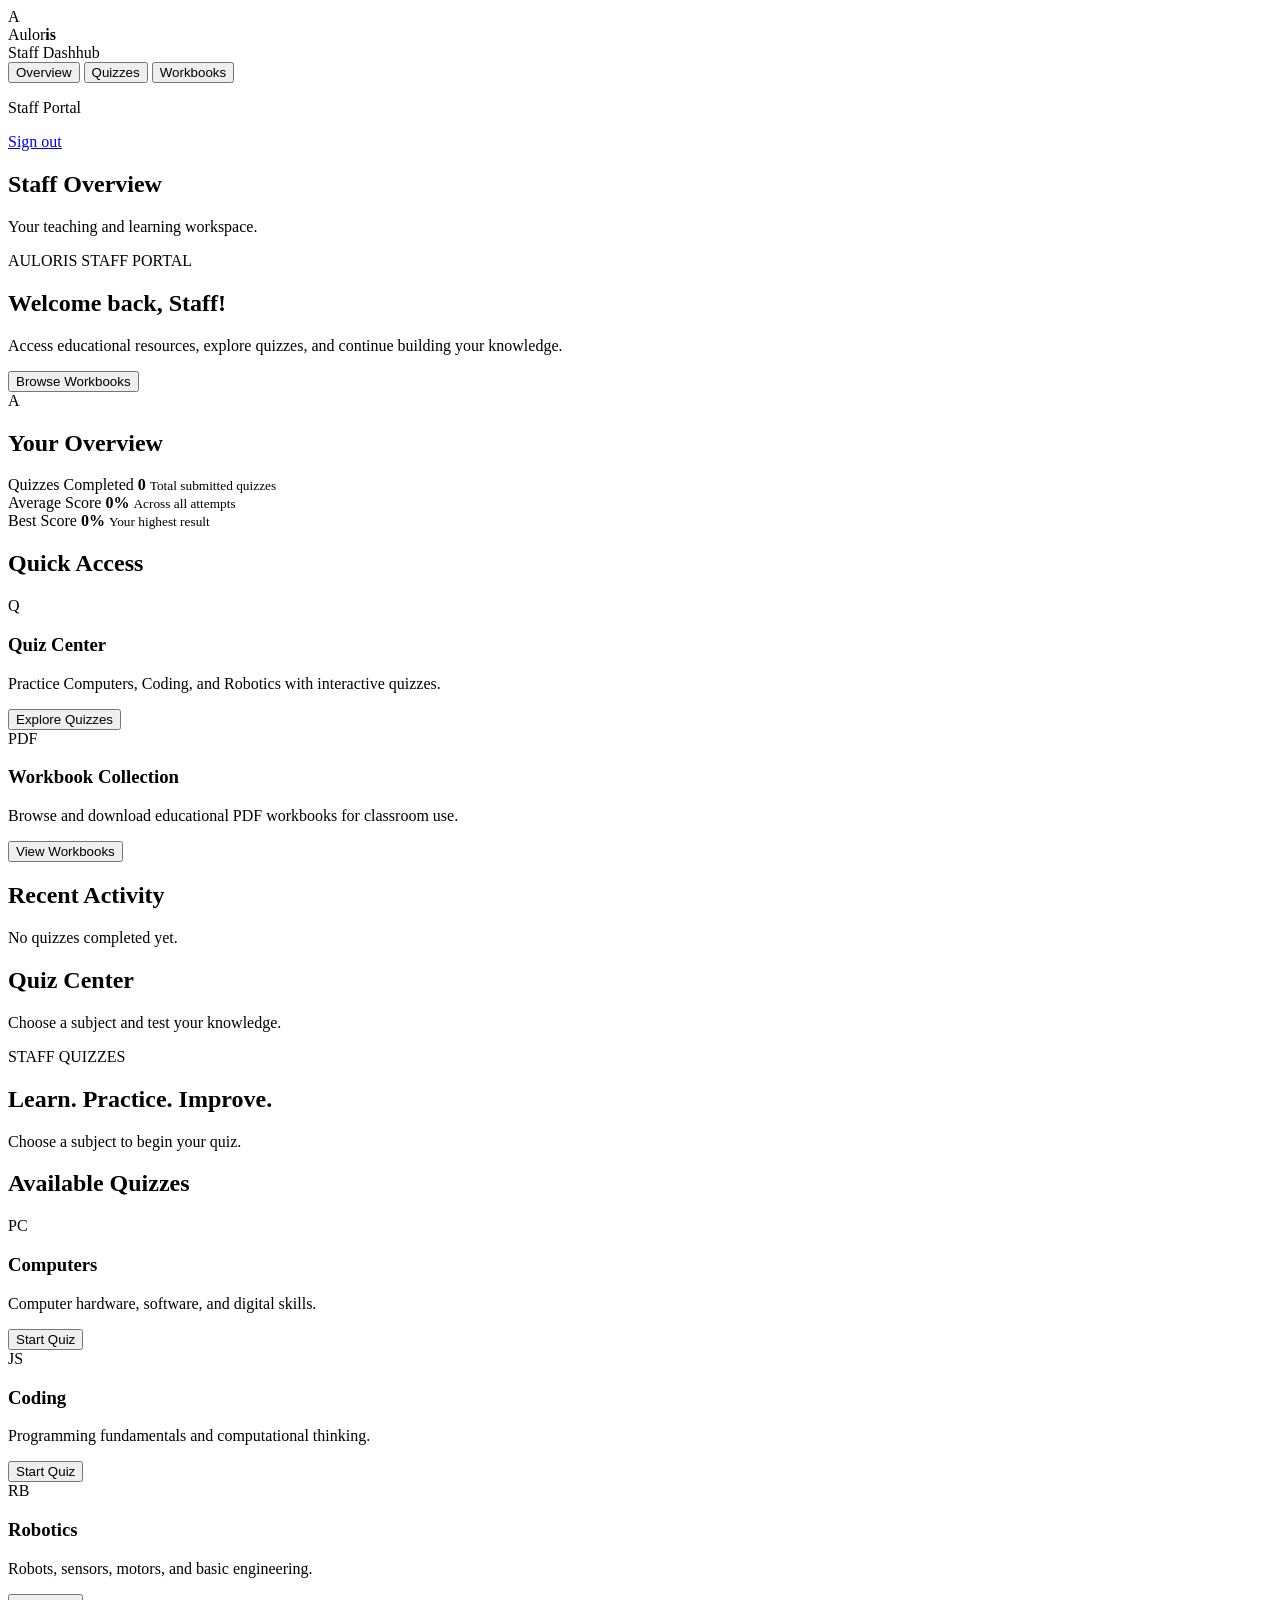
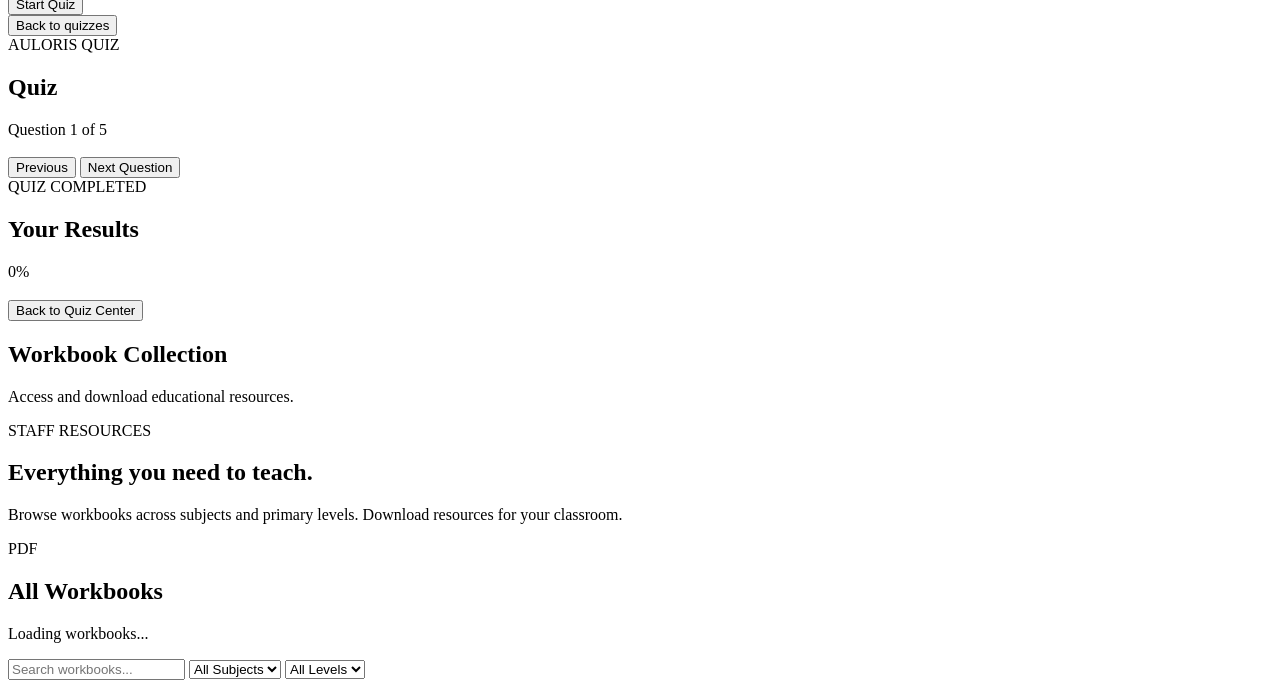
==== dashHub.htm @ 1b4c4ab7 "Update dashHub.htm" ====
<!doctype html>
<html lang="en">
<head>
  <meta charset="UTF-8" />
  <meta name="viewport" content="width=device-width, initial-scale=1.0" />
  <title>Staff Dashhub | Auloris</title>

  <link rel="preconnect" href="https://fonts.googleapis.com" />
  <link rel="preconnect" href="https://fonts.gstatic.com" crossorigin />
  <link
    href="https://fonts.googleapis.com/css2?family=Roboto:wght@400;500;600;700;800&display=swap"
    rel="stylesheet"
  />

  <link rel="stylesheet" href="staff.css" />
  <script src="staff.js" defer></script>
</head>
<body>
  <aside class="sidebar">
    <div class="brand">
      <div class="brand-icon">A</div>
      <span>Aulor<strong>is</strong></span>
    </div>

    <div class="school-name">Staff Dashhub</div>

    <nav>
      <button class="nav-item active" data-page="overview">
        Overview
      </button>
      <button class="nav-item" data-page="quiz">
        Quizzes
      </button>
      <button class="nav-item" data-page="workbooks">
        Workbooks
      </button>
    </nav>

    <div class="sidebar-bottom">
      <p>Staff Portal</p>
      <a href="login.html">Sign out</a>
    </div>
  </aside>

  <main class="main">

    <!-- OVERVIEW -->
    <section id="overview" class="page active">
      <header class="page-header">
        <h1>Staff Overview</h1>
        <p>Your teaching and learning workspace.</p>
      </header>

      <div class="hero">
        <div>
          <span class="eyebrow">AULORIS STAFF PORTAL</span>
          <h2>Welcome back, <span id="staffName">Staff</span>!</h2>
          <p>
            Access educational resources, explore quizzes,
            and continue building your knowledge.
          </p>
          <button class="hero-button" data-go="workbooks">
            Browse Workbooks
          </button>
        </div>
        <div class="hero-decoration" aria-hidden="true">A</div>
      </div>

      <h2 class="section-title">Your Overview</h2>

      <div class="stats">
        <div class="stat-card">
          <span>Quizzes Completed</span>
          <strong id="completedCount">0</strong>
          <small>Total submitted quizzes</small>
        </div>

        <div class="stat-card">
          <span>Average Score</span>
          <strong id="averageScore">0%</strong>
          <small>Across all attempts</small>
        </div>

        <div class="stat-card">
          <span>Best Score</span>
          <strong id="bestScore">0%</strong>
          <small>Your highest result</small>
        </div>
      </div>

      <h2 class="section-title">Quick Access</h2>

      <div class="quick-grid">
        <article class="quick-card">
          <div class="quick-icon">Q</div>
          <h3>Quiz Center</h3>
          <p>
            Practice Computers, Coding, and Robotics
            with interactive quizzes.
          </p>
          <button class="primary-button" data-go="quiz">
            Explore Quizzes
          </button>
        </article>

        <article class="quick-card">
          <div class="quick-icon">PDF</div>
          <h3>Workbook Collection</h3>
          <p>
            Browse and download educational PDF
            workbooks for classroom use.
          </p>
          <button class="primary-button" data-go="workbooks">
            View Workbooks
          </button>
        </article>
      </div>

      <h2 class="section-title">Recent Activity</h2>
      <div class="activity-card" id="recentActivity">
        No quizzes completed yet.
      </div>
    </section>

    <!-- QUIZZES -->
    <section id="quiz" class="page">
      <header class="page-header">
        <h1>Quiz Center</h1>
        <p>Choose a subject and test your knowledge.</p>
      </header>

      <div id="quizSelection">
        <div class="quiz-banner">
          <span class="eyebrow">STAFF QUIZZES</span>
          <h2>Learn. Practice. Improve.</h2>
          <p>Choose a subject to begin your quiz.</p>
        </div>

        <h2 class="section-title">Available Quizzes</h2>

        <div class="subject-grid">
          <article class="subject-card">
            <div class="subject-icon">PC</div>
            <h3>Computers</h3>
            <p>Computer hardware, software, and digital skills.</p>
            <button class="primary-button" data-subject="computers">
              Start Quiz
            </button>
          </article>

          <article class="subject-card">
            <div class="subject-icon">JS</div>
            <h3>Coding</h3>
            <p>Programming fundamentals and computational thinking.</p>
            <button class="primary-button" data-subject="coding">
              Start Quiz
            </button>
          </article>

          <article class="subject-card">
            <div class="subject-icon">RB</div>
            <h3>Robotics</h3>
            <p>Robots, sensors, motors, and basic engineering.</p>
            <button class="primary-button" data-subject="robotics">
              Start Quiz
            </button>
          </article>
        </div>
      </div>

      <div id="quizPlayer" class="hidden">
        <button class="back-button" id="backToQuizzes">
          Back to quizzes
        </button>

        <div class="quiz-player-card">
          <div class="quiz-top">
            <div>
              <span class="eyebrow blue">AULORIS QUIZ</span>
              <h2 id="quizTitle">Quiz</h2>
            </div>
            <span id="questionCounter">Question 1 of 5</span>
          </div>

          <div class="progress-track">
            <div id="quizProgress"></div>
          </div>

          <h3 id="questionText"></h3>
          <div id="answerOptions" class="answer-options"></div>

          <div class="quiz-actions">
            <button class="secondary-button" id="previousQuestion">
              Previous
            </button>
            <button class="primary-button" id="nextQuestion">
              Next Question
            </button>
          </div>
        </div>
      </div>

      <div id="quizResults" class="hidden">
        <div class="result-card">
          <span class="eyebrow blue">QUIZ COMPLETED</span>
          <h2>Your Results</h2>
          <div class="result-score" id="resultScore">0%</div>
          <h3 id="resultMessage"></h3>
          <p id="resultDetails"></p>
          <div id="answerReview"></div>
          <button class="primary-button" id="finishQuiz">
            Back to Quiz Center
          </button>
        </div>
      </div>
    </section>

    <!-- WORKBOOKS -->
    <section id="workbooks" class="page">
      <header class="page-header">
        <h1>Workbook Collection</h1>
        <p>Access and download educational resources.</p>
      </header>

      <div class="hero">
        <div>
          <span class="eyebrow">STAFF RESOURCES</span>
          <h2>Everything you need to teach.</h2>
          <p>
            Browse workbooks across subjects and primary levels.
            Download resources for your classroom.
          </p>
        </div>
        <div class="hero-decoration pdf-art" aria-hidden="true">
          PDF
        </div>
      </div>

      <div class="section-heading">
        <div>
          <h2 class="section-title">All Workbooks</h2>
          <p id="resultCount">Loading workbooks...</p>
        </div>
      </div>

      <div class="filters">
        <input
          type="search"
          id="search"
          placeholder="Search workbooks..."
          aria-label="Search workbooks"
        />

        <select id="subjectFilter" aria-label="Filter by subject">
          <option value="all">All Subjects</option>
        </select>

        <select id="levelFilter" aria-label="Filter by level">
          <option value="all">All Levels</option>
        </select>
      </div>

      <div class="workbook-grid" id="workbookGrid"></div>

      <p id="emptyState" class="empty" hidden>
        No workbooks found.
      </p>
    </section>
  </main>
</body>
</html>
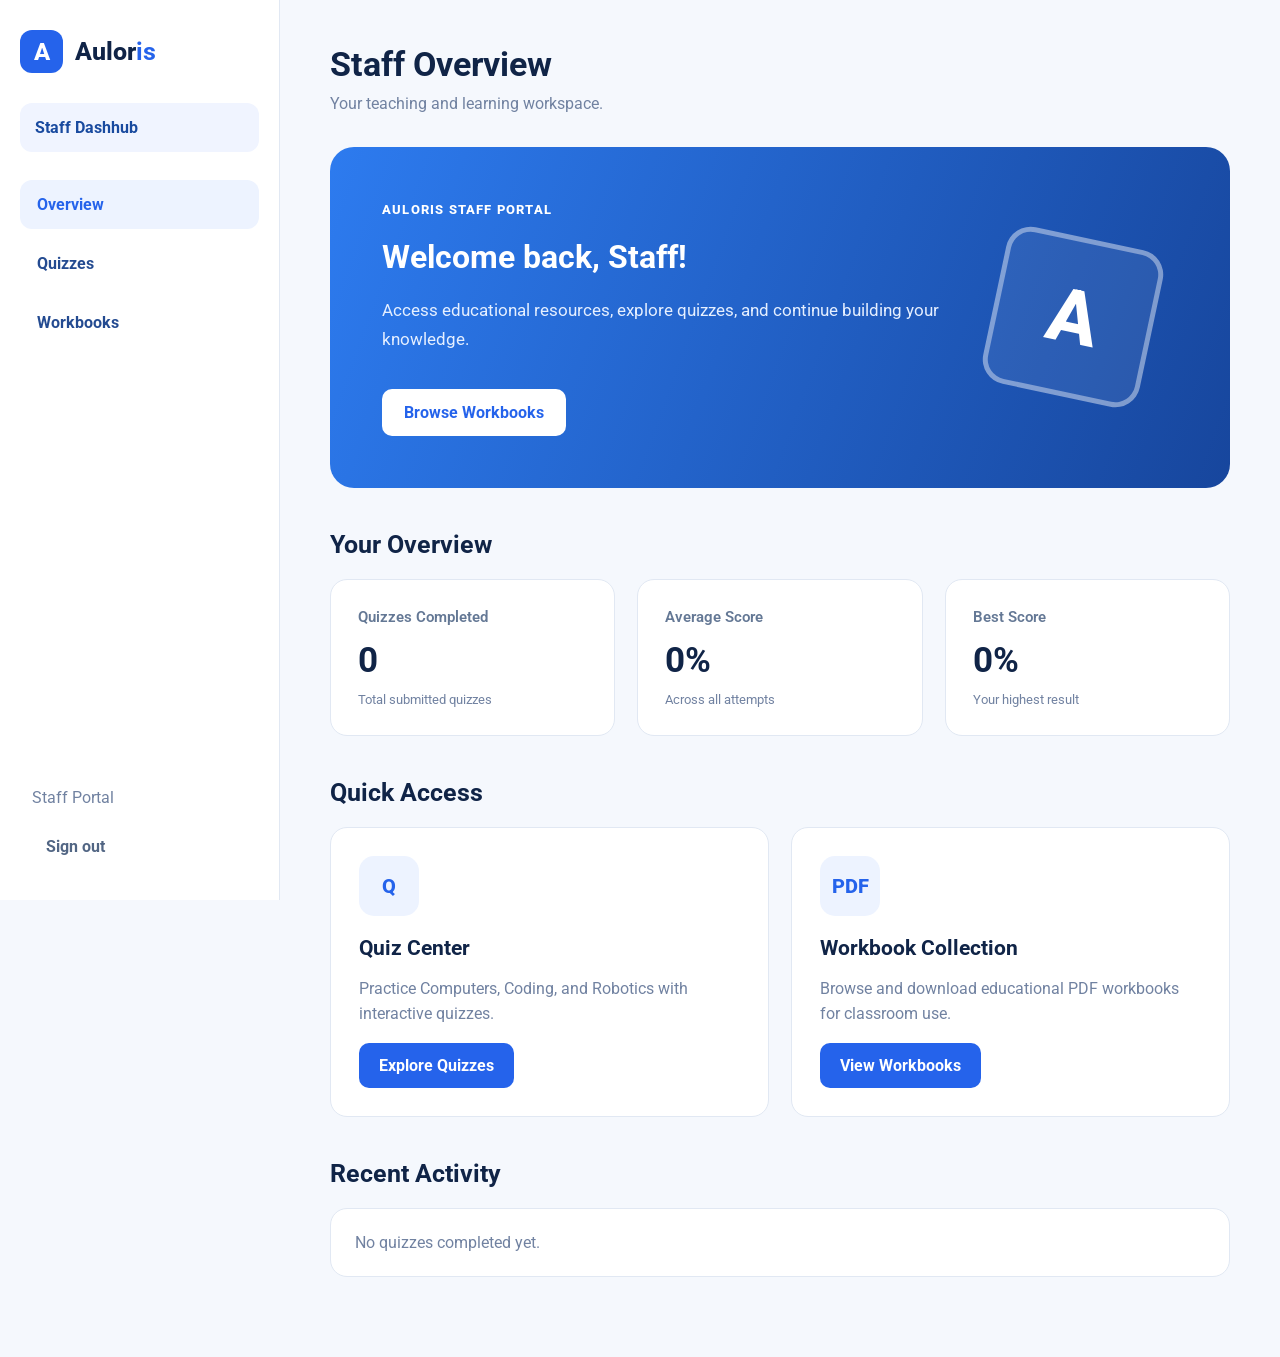
==== commit 0c9ff59c: "Update dashHub.htm" ====
--- a/dashHub.htm
+++ b/dashHub.htm
@@ -12,9 +12,648 @@
     href="https://fonts.googleapis.com/css2?family=Roboto:wght@400;500;600;700;800&display=swap"
     rel="stylesheet"
   />
-
-  <link rel="stylesheet" href="staff.css" />
-  <script src="staff.js" defer></script>
+  <style>
+    
+:root {
+  --blue: #2563eb;
+  --blue-dark: #17499f;
+  --navy: #102447;
+  --muted: #7182a1;
+  --background: #f5f8fd;
+  --border: #e1e8f3;
+}
+
+* {
+  box-sizing: border-box;
+}
+
+body {
+  margin: 0;
+  font-family: "Roboto", sans-serif;
+  background: var(--background);
+  color: var(--navy);
+}
+
+button, input, select {
+  font: inherit;
+}
+
+button {
+  cursor: pointer;
+}
+
+.sidebar {
+  width: 280px;
+  height: 100vh;
+  position: fixed;
+  left: 0;
+  top: 0;
+  padding: 30px 20px;
+  background: white;
+  border-right: 1px solid var(--border);
+  display: flex;
+  flex-direction: column;
+}
+
+.brand {
+  display: flex;
+  align-items: center;
+  gap: 12px;
+  font-size: 25px;
+  font-weight: 800;
+}
+
+.brand strong {
+  color: var(--blue);
+}
+
+.brand-icon {
+  width: 43px;
+  height: 43px;
+  background: var(--blue);
+  color: white;
+  border-radius: 12px;
+  display: grid;
+  place-items: center;
+  font-size: 24px;
+}
+
+.school-name {
+  background: #f0f4ff;
+  color: #194a9f;
+  padding: 15px;
+  border-radius: 12px;
+  font-weight: 700;
+  margin-top: 30px;
+}
+
+nav {
+  margin-top: 28px;
+  display: grid;
+  gap: 10px;
+}
+
+.nav-item {
+  border: 0;
+  background: transparent;
+  padding: 15px 17px;
+  border-radius: 12px;
+  text-align: left;
+  font-weight: 700;
+  color: #244b91;
+}
+
+.nav-item.active,
+.nav-item:hover {
+  background: #edf3ff;
+  color: var(--blue);
+}
+
+.sidebar-bottom {
+  margin-top: auto;
+  padding: 0 12px;
+}
+
+.sidebar-bottom p {
+  color: var(--muted);
+}
+
+.sidebar-bottom a {
+  color: #526684;
+  text-decoration: none;
+  font-weight: 700;
+  display: inline-block;
+  padding: 14px;
+}
+
+.main {
+  margin-left: 280px;
+  padding: 44px 50px 80px;
+}
+
+.page {
+  display: none;
+}
+
+.page.active {
+  display: block;
+}
+
+.page-header {
+  margin-bottom: 34px;
+}
+
+.page-header h1 {
+  font-size: 34px;
+  margin: 0 0 10px;
+}
+
+.page-header p,
+.section-heading p {
+  color: var(--muted);
+  margin: 0;
+  font-size: 16px;
+}
+
+.hero,
+.quiz-banner {
+  background: linear-gradient(110deg, #2d7bef, #17469d);
+  color: white;
+  border-radius: 24px;
+  padding: 52px;
+  position: relative;
+  overflow: hidden;
+}
+
+.hero {
+  min-height: 280px;
+  display: flex;
+  align-items: center;
+  justify-content: space-between;
+}
+
+.eyebrow {
+  font-size: 13px;
+  font-weight: 800;
+  letter-spacing: 1.2px;
+}
+
+.eyebrow.blue {
+  color: var(--blue);
+}
+
+.hero h2,
+.quiz-banner h2 {
+  font-size: 32px;
+  margin: 20px 0;
+}
+
+.hero p,
+.quiz-banner p {
+  font-size: 17px;
+  line-height: 1.7;
+  max-width: 570px;
+  color: #e5efff;
+}
+
+.hero-button {
+  margin-top: 18px;
+  border: 0;
+  border-radius: 10px;
+  background: white;
+  color: var(--blue);
+  padding: 14px 22px;
+  font-weight: 700;
+}
+
+.hero-decoration {
+  width: 160px;
+  height: 160px;
+  flex-shrink: 0;
+  border: 5px solid #ffffff65;
+  border-radius: 25px;
+  background: #ffffff13;
+  display: grid;
+  place-items: center;
+  font-size: 75px;
+  font-weight: 800;
+  transform: rotate(12deg);
+  margin-right: 25px;
+}
+
+.pdf-art {
+  font-size: 43px;
+}
+
+.section-title {
+  font-size: 25px;
+  margin: 42px 0 20px;
+}
+
+.stats,
+.subject-grid {
+  display: grid;
+  grid-template-columns: repeat(3, minmax(0, 1fr));
+  gap: 22px;
+}
+
+.stat-card,
+.quick-card,
+.subject-card,
+.activity-card,
+.quiz-player-card,
+.result-card {
+  background: white;
+  border: 1px solid var(--border);
+  border-radius: 17px;
+}
+
+.stat-card {
+  padding: 27px;
+}
+
+.stat-card span {
+  color: #647895;
+  font-size: 15px;
+  font-weight: 600;
+}
+
+.stat-card strong {
+  display: block;
+  font-size: 35px;
+  margin: 14px 0 8px;
+}
+
+.stat-card small {
+  color: var(--muted);
+}
+
+.quick-grid {
+  display: grid;
+  grid-template-columns: repeat(2, minmax(0, 1fr));
+  gap: 22px;
+}
+
+.quick-card {
+  padding: 28px;
+}
+
+.quick-card h3 {
+  margin: 20px 0 10px;
+  font-size: 21px;
+}
+
+.quick-card p,
+.subject-card p {
+  color: var(--muted);
+  line-height: 1.6;
+}
+
+.quick-icon,
+.subject-icon {
+  width: 60px;
+  height: 60px;
+  background: #edf3ff;
+  color: var(--blue);
+  border-radius: 15px;
+  display: grid;
+  place-items: center;
+  font-weight: 800;
+  font-size: 20px;
+}
+
+.primary-button,
+.secondary-button {
+  padding: 13px 20px;
+  border: 0;
+  border-radius: 10px;
+  font-weight: 700;
+}
+
+.primary-button {
+  background: var(--blue);
+  color: white;
+}
+
+.primary-button:hover {
+  background: #1d4ed8;
+}
+
+.secondary-button {
+  background: #edf3ff;
+  color: var(--blue);
+}
+
+.primary-button:disabled,
+.secondary-button:disabled {
+  opacity: .45;
+  cursor: not-allowed;
+}
+
+.activity-card {
+  padding: 24px;
+  color: var(--muted);
+}
+
+.activity-entry {
+  display: flex;
+  justify-content: space-between;
+  gap: 15px;
+  padding: 14px 0;
+  border-bottom: 1px solid var(--border);
+}
+
+.activity-entry:last-child {
+  border-bottom: 0;
+}
+
+.activity-entry strong {
+  color: var(--navy);
+}
+
+.activity-entry small {
+  display: block;
+  margin-top: 5px;
+}
+
+.quiz-banner {
+  padding: 42px 50px;
+}
+
+.subject-card {
+  padding: 28px;
+  display: flex;
+  flex-direction: column;
+  align-items: flex-start;
+}
+
+.subject-card h3 {
+  font-size: 22px;
+  margin: 24px 0 10px;
+}
+
+.subject-card p {
+  flex: 1;
+  margin-bottom: 25px;
+}
+
+.hidden {
+  display: none !important;
+}
+
+.back-button {
+  border: 0;
+  background: none;
+  color: var(--blue);
+  font-weight: 700;
+  margin-bottom: 24px;
+}
+
+.quiz-player-card,
+.result-card {
+  padding: 38px;
+  max-width: 850px;
+}
+
+.quiz-top {
+  display: flex;
+  align-items: center;
+  justify-content: space-between;
+  gap: 15px;
+}
+
+.quiz-top h2 {
+  margin: 10px 0;
+}
+
+#questionCounter {
+  color: var(--muted);
+  font-weight: 600;
+}
+
+.progress-track {
+  height: 9px;
+  background: #edf2fb;
+  border-radius: 20px;
+  margin: 26px 0 35px;
+  overflow: hidden;
+}
+
+#quizProgress {
+  width: 0;
+  height: 100%;
+  background: var(--blue);
+  border-radius: 20px;
+  transition: width .2s;
+}
+
+#questionText {
+  font-size: 23px;
+  line-height: 1.5;
+  margin-bottom: 28px;
+}
+
+.answer-options {
+  display: grid;
+  gap: 12px;
+}
+
+.answer-option {
+  width: 100%;
+  text-align: left;
+  border: 2px solid var(--border);
+  border-radius: 12px;
+  background: white;
+  padding: 18px;
+  color: var(--navy);
+}
+
+.answer-option:hover {
+  background: #f6f9ff;
+}
+
+.answer-option.selected {
+  border-color: var(--blue);
+  background: #edf3ff;
+}
+
+.quiz-actions {
+  display: flex;
+  justify-content: space-between;
+  margin-top: 35px;
+}
+
+.result-card {
+  text-align: center;
+}
+
+.result-score {
+  font-size: 65px;
+  font-weight: 800;
+  color: var(--blue);
+  margin: 25px 0;
+}
+
+.result-card p {
+  color: var(--muted);
+}
+
+#answerReview {
+  text-align: left;
+  margin: 30px 0;
+}
+
+.review-item {
+  padding: 18px;
+  border: 1px solid var(--border);
+  border-radius: 12px;
+  margin-bottom: 12px;
+}
+
+.review-item p {
+  margin: 8px 0;
+}
+
+.review-item .correct {
+  color: #16803d;
+}
+
+.review-item .incorrect {
+  color: #c0392b;
+}
+
+/* Workbook library */
+
+.filters {
+  display: grid;
+  grid-template-columns: 1fr 190px 190px;
+  gap: 14px;
+  margin: 28px 0;
+}
+
+.filters input,
+.filters select {
+  width: 100%;
+  padding: 17px 18px;
+  border: 1px solid var(--border);
+  border-radius: 12px;
+  background: white;
+  outline: none;
+}
+
+.filters input:focus,
+.filters select:focus {
+  border-color: var(--blue);
+}
+
+.workbook-grid {
+  display: grid;
+  grid-template-columns: repeat(3, minmax(0, 1fr));
+  gap: 24px;
+}
+
+.workbook-card {
+  background: white;
+  border: 1px solid var(--border);
+  border-radius: 18px;
+  overflow: hidden;
+}
+
+.workbook-cover {
+  min-height: 190px;
+  background: linear-gradient(135deg, #2b73ef, #174ca7);
+  color: white;
+  padding: 28px;
+}
+
+.workbook-cover h3 {
+  font-size: 23px;
+  margin: 18px 0 0;
+}
+
+.workbook-info {
+  padding: 24px;
+}
+
+.workbook-info p {
+  color: var(--muted);
+}
+
+.workbook-info a {
+  display: inline-block;
+  background: var(--blue);
+  color: white;
+  text-decoration: none;
+  border-radius: 10px;
+  padding: 12px 18px;
+  font-weight: 700;
+}
+
+.empty {
+  padding: 30px;
+  text-align: center;
+  color: var(--muted);
+}
+
+@media (max-width: 1100px) {
+  .stats,
+  .subject-grid,
+  .workbook-grid {
+    grid-template-columns: repeat(2, minmax(0, 1fr));
+  }
+
+  .hero-decoration {
+    display: none;
+  }
+
+  .filters {
+    grid-template-columns: 1fr 1fr;
+  }
+
+  .filters input {
+    grid-column: 1 / -1;
+  }
+}
+
+@media (max-width: 700px) {
+  .sidebar {
+    position: relative;
+    width: 100%;
+    height: auto;
+    padding: 18px;
+  }
+
+  .sidebar nav {
+    display: flex;
+    flex-wrap: wrap;
+    margin-top: 18px;
+  }
+
+  .sidebar-bottom {
+    display: none;
+  }
+
+  .school-name {
+    margin-top: 18px;
+  }
+
+  .main {
+    margin-left: 0;
+    padding: 25px 18px;
+  }
+
+  .hero,
+  .quiz-banner {
+    padding: 30px;
+  }
+
+  .hero h2 {
+    font-size: 26px;
+  }
+
+  .stats,
+  .quick-grid,
+  .subject-grid,
+  .workbook-grid,
+  .filters {
+    grid-template-columns: 1fr;
+  }
+
+  .filters input {
+    grid-column: auto;
+  }
+
+  .quiz-player-card,
+  .result-card {
+    padding: 22px;
+  }
+
+  .quiz-top {
+    flex-direction: column;
+    align-items: flex-start;
+  }
+}
+  </style>
 </head>
 <body>
   <aside class="sidebar">
@@ -268,5 +907,572 @@
       </p>
     </section>
   </main>
+  <script>
+"use strict";
+
+const params = new URLSearchParams(window.location.search);
+const username = params.get("username")?.trim() || "Staff";
+
+document.getElementById("staffName").textContent = username;
+
+const storageKey = `auloris_staff_${username}`;
+
+function loadHistory() {
+  try {
+    const data = JSON.parse(localStorage.getItem(storageKey));
+    return Array.isArray(data) ? data : [];
+  } catch {
+    return [];
+  }
+}
+
+let history = loadHistory();
+
+// Navigation
+function showPage(pageId) {
+  document.querySelectorAll(".page").forEach(page => {
+    page.classList.toggle("active", page.id === pageId);
+  });
+
+  document.querySelectorAll(".nav-item").forEach(button => {
+    button.classList.toggle(
+      "active",
+      button.dataset.page === pageId
+    );
+  });
+
+  window.scrollTo(0, 0);
+}
+
+document.querySelectorAll(".nav-item").forEach(button => {
+  button.addEventListener("click", () => {
+    showPage(button.dataset.page);
+  });
+});
+
+document.querySelectorAll("[data-go]").forEach(button => {
+  button.addEventListener("click", () => {
+    showPage(button.dataset.go);
+  });
+});
+
+// Quiz question bank
+const quizzes = {
+  computers: [
+    {
+      question: "What is the main purpose of a CPU?",
+      options: [
+        "Store files permanently",
+        "Process instructions",
+        "Display images",
+        "Connect to Wi-Fi"
+      ],
+      answer: 1
+    },
+    {
+      question: "Which device is used to enter text?",
+      options: [
+        "Monitor", "Speaker", "Keyboard", "Projector"
+      ],
+      answer: 2
+    },
+    {
+      question: "What does RAM primarily store?",
+      options: [
+        "Temporary working data",
+        "Printed documents",
+        "Permanent backups",
+        "Internet passwords only"
+      ],
+      answer: 0
+    },
+    {
+      question: "Which of these is an operating system?",
+      options: [
+        "Canva", "Windows", "Google Chrome", "Microsoft Word"
+      ],
+      answer: 1
+    },
+    {
+      question: "Which extension identifies PDF documents?",
+      options: [
+        ".exe", ".png", ".mp3", ".pdf"
+      ],
+      answer: 3
+    }
+  ],
+
+  coding: [
+    {
+      question: "What is a variable used for?",
+      options: [
+        "Storing a value",
+        "Connecting a monitor",
+        "Deleting a program",
+        "Turning off a computer"
+      ],
+      answer: 0
+    },
+    {
+      question: "Which HTML element creates a paragraph?",
+      options: [
+        "<div>", "<p>", "<img>", "<button>"
+      ],
+      answer: 1
+    },
+    {
+      question: "What is a loop used for?",
+      options: [
+        "Repeating instructions",
+        "Changing brightness",
+        "Opening a browser",
+        "Saving an image"
+      ],
+      answer: 0
+    },
+    {
+      question: "Which language styles websites?",
+      options: [
+        "Python", "SQL", "CSS", "C++"
+      ],
+      answer: 2
+    },
+    {
+      question: "What does an if statement do?",
+      options: [
+        "Always repeats code",
+        "Checks a condition",
+        "Creates a file",
+        "Stops the internet"
+      ],
+      answer: 1
+    }
+  ],
+
+  robotics: [
+    {
+      question: "What does a motor do in a robot?",
+      options: [
+        "Stores files",
+        "Creates movement",
+        "Displays websites",
+        "Measures temperature only"
+      ],
+      answer: 1
+    },
+    {
+      question: "What is the purpose of a sensor?",
+      options: [
+        "Detect environmental information",
+        "Store the battery",
+        "Decorate the robot",
+        "Replace the controller"
+      ],
+      answer: 0
+    },
+    {
+      question: "Which component runs an Arduino Uno program?",
+      options: [
+        "Speaker", "Microcontroller", "Wheel", "Display cable"
+      ],
+      answer: 1
+    },
+    {
+      question: "Which sensor can measure distance?",
+      options: [
+        "Ultrasonic sensor", "LED", "Servo motor", "Buzzer"
+      ],
+      answer: 0
+    },
+    {
+      question: "What is a servo motor commonly used for?",
+      options: [
+        "Storing data",
+        "Controlling angular position",
+        "Displaying images",
+        "Connecting to a printer"
+      ],
+      answer: 1
+    }
+  ]
+};
+
+const subjectNames = {
+  computers: "Computers",
+  coding: "Coding",
+  robotics: "Robotics"
+};
+
+let currentSubject = null;
+let currentQuestions = [];
+let currentIndex = 0;
+let answers = [];
+
+document.querySelectorAll("[data-subject]").forEach(button => {
+  button.addEventListener("click", () => {
+    startQuiz(button.dataset.subject);
+  });
+});
+
+function startQuiz(subject) {
+  if (!quizzes[subject]) return;
+
+  currentSubject = subject;
+  currentQuestions = [...quizzes[subject]];
+  currentIndex = 0;
+  answers = Array(currentQuestions.length).fill(null);
+
+  document.getElementById("quizSelection").classList.add("hidden");
+  document.getElementById("quizResults").classList.add("hidden");
+  document.getElementById("quizPlayer").classList.remove("hidden");
+
+  document.getElementById("quizTitle").textContent =
+    `${subjectNames[subject]} Quiz`;
+
+  renderQuestion();
+}
+
+function renderQuestion() {
+  const question = currentQuestions[currentIndex];
+  const total = currentQuestions.length;
+
+  document.getElementById("questionCounter").textContent =
+    `Question ${currentIndex + 1} of ${total}`;
+
+  document.getElementById("quizProgress").style.width =
+    `${((currentIndex + 1) / total) * 100}%`;
+
+  document.getElementById("questionText").textContent =
+    question.question;
+
+  const container = document.getElementById("answerOptions");
+  container.replaceChildren();
+
+  question.options.forEach((option, index) => {
+    const button = document.createElement("button");
+    button.className = "answer-option";
+    button.textContent =
+      `${String.fromCharCode(65 + index)}. ${option}`;
+
+    if (answers[currentIndex] === index) {
+      button.classList.add("selected");
+    }
+
+    button.addEventListener("click", () => {
+      answers[currentIndex] = index;
+      renderQuestion();
+    });
+
+    container.appendChild(button);
+  });
+
+  document.getElementById("previousQuestion").disabled =
+    currentIndex === 0;
+
+  document.getElementById("nextQuestion").textContent =
+    currentIndex === total - 1
+      ? "Submit Quiz"
+      : "Next Question";
+}
+
+document.getElementById("previousQuestion")
+  .addEventListener("click", () => {
+    if (currentIndex > 0) {
+      currentIndex--;
+      renderQuestion();
+    }
+  });
+
+document.getElementById("nextQuestion")
+  .addEventListener("click", () => {
+    if (answers[currentIndex] === null) {
+      alert("Please select an answer before continuing.");
+      return;
+    }
+
+    if (currentIndex < currentQuestions.length - 1) {
+      currentIndex++;
+      renderQuestion();
+    } else {
+      const unanswered = answers.indexOf(null);
+
+      if (unanswered !== -1) {
+        currentIndex = unanswered;
+        renderQuestion();
+        alert("Please answer all questions.");
+        return;
+      }
+
+      submitQuiz();
+    }
+  });
+
+function submitQuiz() {
+  const correct = currentQuestions.reduce(
+    (count, question, index) =>
+      count + Number(answers[index] === question.answer),
+    0
+  );
+
+  const total = currentQuestions.length;
+  const percentage = Math.round((correct / total) * 100);
+
+  history.push({
+    subject: currentSubject,
+    score: percentage,
+    correct,
+    total,
+    date: new Date().toISOString()
+  });
+
+  localStorage.setItem(storageKey, JSON.stringify(history));
+
+  document.getElementById("quizPlayer").classList.add("hidden");
+  document.getElementById("quizResults").classList.remove("hidden");
+
+  document.getElementById("resultScore").textContent =
+    `${percentage}%`;
+
+  document.getElementById("resultDetails").textContent =
+    `You answered ${correct} out of ${total} questions correctly.`;
+
+  document.getElementById("resultMessage").textContent =
+    percentage === 100 ? "Perfect Score!" :
+    percentage >= 80 ? "Excellent Work!" :
+    percentage >= 60 ? "Good Effort!" :
+    "Keep Practicing!";
+
+  renderAnswerReview();
+  updateOverview();
+}
+
+function renderAnswerReview() {
+  const container = document.getElementById("answerReview");
+  container.replaceChildren();
+
+  currentQuestions.forEach((question, index) => {
+    const item = document.createElement("div");
+    item.className = "review-item";
+
+    const title = document.createElement("strong");
+    title.textContent = `${index + 1}. ${question.question}`;
+
+    const chosen = document.createElement("p");
+    chosen.textContent =
+      `Your answer: ${question.options[answers[index]]}`;
+    chosen.className =
+      answers[index] === question.answer ? "correct" : "incorrect";
+
+    const expected = document.createElement("p");
+    expected.textContent =
+      `Correct answer: ${question.options[question.answer]}`;
+
+    item.append(title, chosen, expected);
+    container.appendChild(item);
+  });
+}
+
+function resetQuiz() {
+  document.getElementById("quizSelection").classList.remove("hidden");
+  document.getElementById("quizPlayer").classList.add("hidden");
+  document.getElementById("quizResults").classList.add("hidden");
+
+  currentSubject = null;
+  currentQuestions = [];
+  currentIndex = 0;
+  answers = [];
+}
+
+document.getElementById("backToQuizzes")
+  .addEventListener("click", resetQuiz);
+
+document.getElementById("finishQuiz")
+  .addEventListener("click", resetQuiz);
+
+function updateOverview() {
+  const completed = history.length;
+
+  const average = completed
+    ? Math.round(
+        history.reduce((sum, item) => sum + item.score, 0)
+        / completed
+      )
+    : 0;
+
+  const best = completed
+    ? Math.max(...history.map(item => item.score))
+    : 0;
+
+  document.getElementById("completedCount").textContent =
+    completed;
+
+  document.getElementById("averageScore").textContent =
+    `${average}%`;
+
+  document.getElementById("bestScore").textContent =
+    `${best}%`;
+
+  const activity = document.getElementById("recentActivity");
+  activity.replaceChildren();
+
+  if (!completed) {
+    activity.textContent = "No quizzes completed yet.";
+    return;
+  }
+
+  history.slice(-5).reverse().forEach(item => {
+    const entry = document.createElement("div");
+    entry.className = "activity-entry";
+
+    const info = document.createElement("div");
+    const title = document.createElement("strong");
+    const date = document.createElement("small");
+    const score = document.createElement("strong");
+
+    title.textContent =
+      `${subjectNames[item.subject] || item.subject} Quiz`;
+
+    date.textContent = new Date(item.date).toLocaleString();
+    score.textContent = `${item.score}%`;
+
+    info.append(title, date);
+    entry.append(info, score);
+    activity.appendChild(entry);
+  });
+}
+
+updateOverview();
+
+// Workbook library
+// Add your existing teacher workbook entries here,
+// or provide a workbooks.json file.
+//
+// Expected format:
+// [
+//   {
+//     "title": "Robotics Level 1",
+//     "subject": "Robotics",
+//     "level": "Level 1",
+//     "file": "pdfs/robotics-level-1.pdf"
+//   }
+// ]
+
+let workbooks = [];
+
+const workbookGrid = document.getElementById("workbookGrid");
+const searchInput = document.getElementById("search");
+const subjectFilter = document.getElementById("subjectFilter");
+const levelFilter = document.getElementById("levelFilter");
+const resultCount = document.getElementById("resultCount");
+const emptyState = document.getElementById("emptyState");
+
+function populateFilters() {
+  const subjects = [...new Set(workbooks.map(w => w.subject))].sort();
+  const levels = [...new Set(workbooks.map(w => w.level))].sort();
+
+  subjects.forEach(subject => {
+    subjectFilter.add(new Option(subject, subject));
+  });
+
+  levels.forEach(level => {
+    levelFilter.add(new Option(level, level));
+  });
+}
+
+function renderWorkbooks() {
+  const query = searchInput.value.trim().toLowerCase();
+  const subject = subjectFilter.value;
+  const level = levelFilter.value;
+
+  const filtered = workbooks.filter(workbook => {
+    const matchesSearch =
+      `${workbook.title} ${workbook.subject} ${workbook.level}`
+        .toLowerCase()
+        .includes(query);
+
+    return matchesSearch &&
+      (subject === "all" || workbook.subject === subject) &&
+      (level === "all" || workbook.level === level);
+  });
+
+  workbookGrid.replaceChildren();
+
+  resultCount.textContent =
+    `${filtered.length} workbook${filtered.length === 1 ? "" : "s"} available`;
+
+  emptyState.hidden = filtered.length > 0;
+
+  filtered.forEach(workbook => {
+    const card = document.createElement("article");
+    card.className = "workbook-card";
+
+    const cover = document.createElement("div");
+    cover.className = "workbook-cover";
+
+    const label = document.createElement("span");
+    label.textContent = `AULORIS • ${workbook.level}`;
+
+    const heading = document.createElement("h3");
+    heading.textContent = workbook.title;
+
+    cover.append(label, heading);
+
+    const info = document.createElement("div");
+    info.className = "workbook-info";
+
+    const description = document.createElement("p");
+    description.textContent =
+      `${workbook.subject} • ${workbook.level}`;
+
+    const download = document.createElement("a");
+    download.href = workbook.file;
+    download.textContent = "Download PDF";
+    download.setAttribute("download", "");
+
+    info.append(description, download);
+    card.append(cover, info);
+    workbookGrid.appendChild(card);
+  });
+}
+
+async function loadWorkbooks() {
+  try {
+    const response = await fetch("workbooks.json");
+
+    if (!response.ok) {
+      throw new Error(`HTTP ${response.status}`);
+    }
+
+    const data = await response.json();
+
+    if (!Array.isArray(data)) {
+      throw new Error("Invalid workbook data");
+    }
+
+    workbooks = data.filter(item =>
+      item &&
+      typeof item.title === "string" &&
+      typeof item.subject === "string" &&
+      typeof item.level === "string" &&
+      typeof item.file === "string"
+    );
+
+    populateFilters();
+    renderWorkbooks();
+  } catch (error) {
+    console.error("Could not load workbooks:", error);
+    resultCount.textContent = "Workbook library unavailable";
+    emptyState.textContent =
+      "Unable to load workbooks. Check workbooks.json.";
+    emptyState.hidden = false;
+  }
+}
+
+searchInput.addEventListener("input", renderWorkbooks);
+subjectFilter.addEventListener("change", renderWorkbooks);
+levelFilter.addEventListener("change", renderWorkbooks);
+
+loadWorkbooks();
+</script>
 </body>
 </html>
